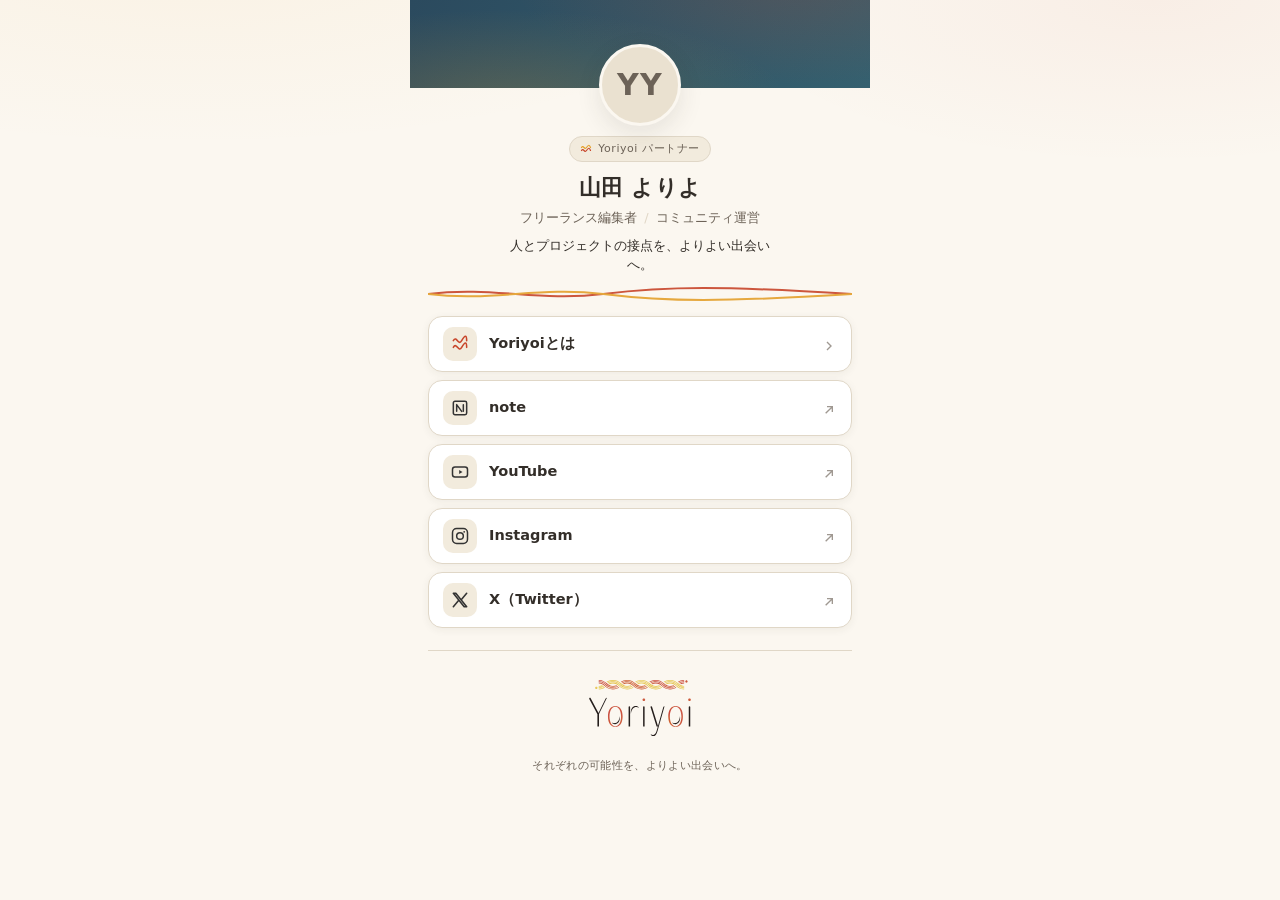
==== hub-site/index.html @ 1833757a "Yoriyoi 名刺ハブサイトの初期コミット - hub-site/index.html: ブランド準拠のハブサイト本体 - assets/logo/yoriyoi_logo.svg: ロゴ - yo" ====
<!DOCTYPE html>
<html lang="ja">
<head>
<meta charset="UTF-8" />
<meta name="viewport" content="width=device-width, initial-scale=1.0" />
<title>Yoriyoi ｜ 名刺ハブサイト</title>
<meta name="description" content="名刺から、その人の活動・発信・連絡先へ。Yoriyoiの名刺ハブサイト。" />
<style>
  /* ============================================================
     Yoriyoi Business Card Hub Site
     Brand: yoriyoi_brand_design_system.md 準拠
     - 温かなオフホワイト背景 / チャコールブラウン文字
     - 朱赤(重要) / 山吹色(補助) を限定的に / 縒り合う線モチーフ
     - リンクをファーストビューに収めるコンパクト構成
     ============================================================ */

  :root {
    --red:        #C8452A;
    --red-deep:   #A63A22;
    --yellow:     #E4A02B;
    --bg:         #FBF7F0;
    --surface:    #F2EBDD;
    --surface-2:  #EAE1D0;
    --text:       #332E29;
    --text-soft:  #6C6257;
    --border:     #E0D7C7;
    --white:      #FFFFFF;
    --shadow:     0 2px 8px rgba(51, 46, 41, 0.06);
    --shadow-lg:  0 8px 24px rgba(51, 46, 41, 0.10);
    --radius:     14px;
    --maxw:       460px;
  }

  * { box-sizing: border-box; }
  html { -webkit-text-size-adjust: 100%; }

  body {
    margin: 0;
    font-family: "Hiragino Sans", "Hiragino Kaku Gothic ProN", "Noto Sans JP",
                 "Yu Gothic", "Meiryo", system-ui, sans-serif;
    background: var(--bg);
    color: var(--text);
    line-height: 1.6;
    -webkit-font-smoothing: antialiased;
    text-rendering: optimizeLegibility;
  }

  .page {
    min-height: 100vh;
    background:
      radial-gradient(1000px 320px at 15% -5%, rgba(228,160,43,0.06), transparent 60%),
      radial-gradient(800px 300px at 90% 0%, rgba(200,69,42,0.05), transparent 55%);
  }
  .wrap { max-width: var(--maxw); margin: 0 auto; padding: 0 18px 28px; }
  a { color: inherit; }
  :focus-visible { outline: 3px solid var(--yellow); outline-offset: 2px; border-radius: 8px; }

  /* ---------------- Cover + Avatar (compact) ---------------- */
  .cover {
    position: relative;
    height: 88px;
    margin: 0 -18px;
    background: linear-gradient(120deg, #2B4A5E 0%, #35606F 100%);
    overflow: hidden;
  }
  .cover::after {
    content: ""; position: absolute; inset: 0;
    background:
      radial-gradient(480px 160px at 20% 120%, rgba(228,160,43,0.22), transparent 60%),
      radial-gradient(480px 170px at 85% -20%, rgba(200,69,42,0.20), transparent 60%);
  }
  .avatar {
    position: relative;
    width: 82px; height: 82px;
    margin: -44px auto 0;
    border-radius: 50%;
    border: 3px solid var(--bg);
    background: var(--surface-2);
    box-shadow: var(--shadow-lg);
    overflow: hidden; display: block; z-index: 2;
  }
  .avatar img { width: 100%; height: 100%; object-fit: cover; display: block; }
  .avatar .initials {
    display: flex; align-items: center; justify-content: center;
    width: 100%; height: 100%;
    font-size: 30px; font-weight: 600; color: var(--text-soft); letter-spacing: 0.04em;
  }

  /* ---------------- Identity (compact) ---------------- */
  .identity { text-align: center; margin-top: 10px; }
  .identity .relation {
    display: inline-flex; align-items: center; gap: 6px;
    font-size: 11px; letter-spacing: 0.05em; color: var(--text-soft);
    background: var(--surface); border: 1px solid var(--border);
    padding: 3px 10px; border-radius: 999px; margin-bottom: 8px;
  }
  .relation .dot { width: 12px; height: 12px; flex: none; }
  .identity h1 { font-size: 22px; font-weight: 700; letter-spacing: 0.01em; margin: 0; }
  .identity .role {
    font-size: 13px; color: var(--text-soft); margin: 3px 0 0;
  }
  .identity .role .en { color: var(--border); margin: 0 7px; }
  .identity .tagline {
    margin: 7px auto 0; max-width: 34ch; font-size: 13px; color: var(--text); line-height: 1.5;
  }

  /* 縒り divider (thin) */
  .twist { display: block; width: 100%; height: 16px; margin: 11px 0 8px; opacity: 0.9; }

  /* ---------------- Sections ---------------- */
  .section { margin-top: 14px; }
  .section:first-of-type { margin-top: 4px; }
  .section-head {
    display: flex; align-items: baseline; gap: 8px; margin: 0 2px 7px;
  }
  .section-head h2 { font-size: 12px; font-weight: 700; letter-spacing: 0.07em; color: var(--text); margin: 0; }
  .section-head .hint { font-size: 11px; color: var(--text-soft); }

  /* ---------------- Link rows (compact, single line) ---------------- */
  .links { display: flex; flex-direction: column; gap: 8px; }
  .link {
    display: flex; align-items: center; gap: 12px;
    background: var(--white);
    border: 1px solid var(--border);
    border-radius: var(--radius);
    padding: 10px 14px;
    text-decoration: none; color: var(--text);
    box-shadow: var(--shadow);
    transition: transform .15s ease, box-shadow .15s ease, border-color .15s ease;
  }
  .link:hover { transform: translateY(-1px); box-shadow: var(--shadow-lg); border-color: #D3C9B6; }
  .link:active { transform: translateY(0); }
  .link .ico {
    width: 34px; height: 34px; flex: none; border-radius: 10px;
    display: flex; align-items: center; justify-content: center; background: var(--surface);
  }
  .link .ico svg { width: 20px; height: 20px; display: block; }
  .link .label { flex: 1 1 auto; min-width: 0; font-size: 14.5px; font-weight: 600; }
  .link .ext { flex: none; width: 16px; height: 16px; color: var(--text-soft); opacity: .65; }
  .link .ext svg { width: 100%; height: 100%; }

  /* ---------------- Footer ---------------- */
  .foot { margin-top: 22px; padding-top: 16px; border-top: 1px solid var(--border); text-align: center; }
  .foot .logo { width: 116px; height: auto; display: block; margin: 0 auto; }
  .foot .by { font-size: 11px; color: var(--text-soft); margin-top: 8px; letter-spacing: 0.03em; }

  @media (prefers-reduced-motion: reduce) { * { transition: none !important; } }
</style>
</head>
<body>
<div class="page">
  <main class="wrap">

    <!-- Cover -->
    <div class="cover" role="img" aria-label="活動の様子のカバー画像（プレースホルダー）"></div>

    <!-- Avatar : 写真を入れる場合は .initials を <img src alt> に差し替え -->
    <div class="avatar" aria-hidden="true"><span class="initials">YY</span></div>

    <!-- Identity -->
    <section class="identity">
      <span class="relation">
        <svg class="dot" viewBox="0 0 24 24" aria-hidden="true"><path d="M3 15c4-6 6 6 10 0s6-6 8 0" fill="none" stroke="#C8452A" stroke-width="2.4" stroke-linecap="round"/><path d="M3 9c4-6 6 6 10 0s6-6 8 0" fill="none" stroke="#E4A02B" stroke-width="2.4" stroke-linecap="round"/></svg>
        Yoriyoi パートナー
      </span>
      <h1>山田 よりよ</h1>
      <p class="role">フリーランス編集者<span class="en">/</span>コミュニティ運営</p>
      <p class="tagline">人とプロジェクトの接点を、よりよい出会いへ。</p>
    </section>

    <!-- 縒り divider -->
    <svg class="twist" viewBox="0 0 460 16" preserveAspectRatio="none" aria-hidden="true">
      <path d="M0 8 C 70 0, 120 16, 190 8 S 320 0, 460 8" fill="none" stroke="#C8452A" stroke-width="2" stroke-linecap="round"/>
      <path d="M0 8 C 70 16, 120 0, 190 8 S 320 16, 460 8" fill="none" stroke="#E4A02B" stroke-width="2" stroke-linecap="round"/>
    </svg>

    <!-- Links (flat / 見出しなし) -->
    <section class="section">
      <div class="links">
        <a class="link" href="#">
          <span class="ico"><svg viewBox="0 0 24 24" fill="none" stroke="#C8452A" stroke-width="1.9" stroke-linecap="round" stroke-linejoin="round"><path d="M4 15c4-7 6 7 10 0s6-7 6 0" transform="translate(0 1)"/><path d="M4 9c4-7 6 7 10 0s6-7 6 0" transform="translate(0 -1)"/></svg></span>
          <span class="label">Yoriyoiとは</span>
          <span class="ext" aria-hidden="true"><svg viewBox="0 0 24 24" fill="none" stroke="currentColor" stroke-width="2"><path d="M9 6l6 6-6 6"/></svg></span>
        </a>
        <a class="link" href="#" target="_blank" rel="noopener">
          <span class="ico"><svg viewBox="0 0 24 24" fill="none" stroke="#333" stroke-width="1.8" stroke-linecap="round" stroke-linejoin="round"><rect x="4" y="4" width="16" height="16" rx="2"/><path d="M8 8v8M8 8l6 8M16 8v8"/></svg></span>
          <span class="label">note</span>
          <span class="ext" aria-hidden="true"><svg viewBox="0 0 24 24" fill="none" stroke="currentColor" stroke-width="2"><path d="M7 17L17 7M9 7h8v8"/></svg></span>
        </a>
        <a class="link" href="#" target="_blank" rel="noopener">
          <span class="ico"><svg viewBox="0 0 24 24" fill="none" stroke="#333" stroke-width="1.8" stroke-linecap="round" stroke-linejoin="round"><rect x="3" y="6" width="18" height="12" rx="3"/><path d="M11 9.5l4 2.5-4 2.5z" fill="#333" stroke="none"/></svg></span>
          <span class="label">YouTube</span>
          <span class="ext" aria-hidden="true"><svg viewBox="0 0 24 24" fill="none" stroke="currentColor" stroke-width="2"><path d="M7 17L17 7M9 7h8v8"/></svg></span>
        </a>
        <a class="link" href="#" target="_blank" rel="noopener">
          <span class="ico"><svg viewBox="0 0 24 24" fill="none" stroke="#333" stroke-width="1.8" stroke-linecap="round" stroke-linejoin="round"><rect x="3" y="3" width="18" height="18" rx="5"/><circle cx="12" cy="12" r="4"/><circle cx="17" cy="7" r="1.1" fill="#333" stroke="none"/></svg></span>
          <span class="label">Instagram</span>
          <span class="ext" aria-hidden="true"><svg viewBox="0 0 24 24" fill="none" stroke="currentColor" stroke-width="2"><path d="M7 17L17 7M9 7h8v8"/></svg></span>
        </a>
        <a class="link" href="#" target="_blank" rel="noopener">
          <span class="ico"><svg viewBox="0 0 24 24" fill="none" stroke="#333" stroke-width="1.9" stroke-linecap="round" stroke-linejoin="round"><path d="M4 4h3l13 16h-3zM4 20l6-7M20 4l-6 7"/></svg></span>
          <span class="label">X（Twitter）</span>
          <span class="ext" aria-hidden="true"><svg viewBox="0 0 24 24" fill="none" stroke="currentColor" stroke-width="2"><path d="M7 17L17 7M9 7h8v8"/></svg></span>
        </a>
      </div>
    </section>

    <!-- Footer -->
    <footer class="foot">
      <img class="logo" src="../assets/logo/yoriyoi_logo.svg" alt="Yoriyoi" />
      <div class="by">それぞれの可能性を、よりよい出会いへ。</div>
    </footer>

  </main>
</div>
</body>
</html>
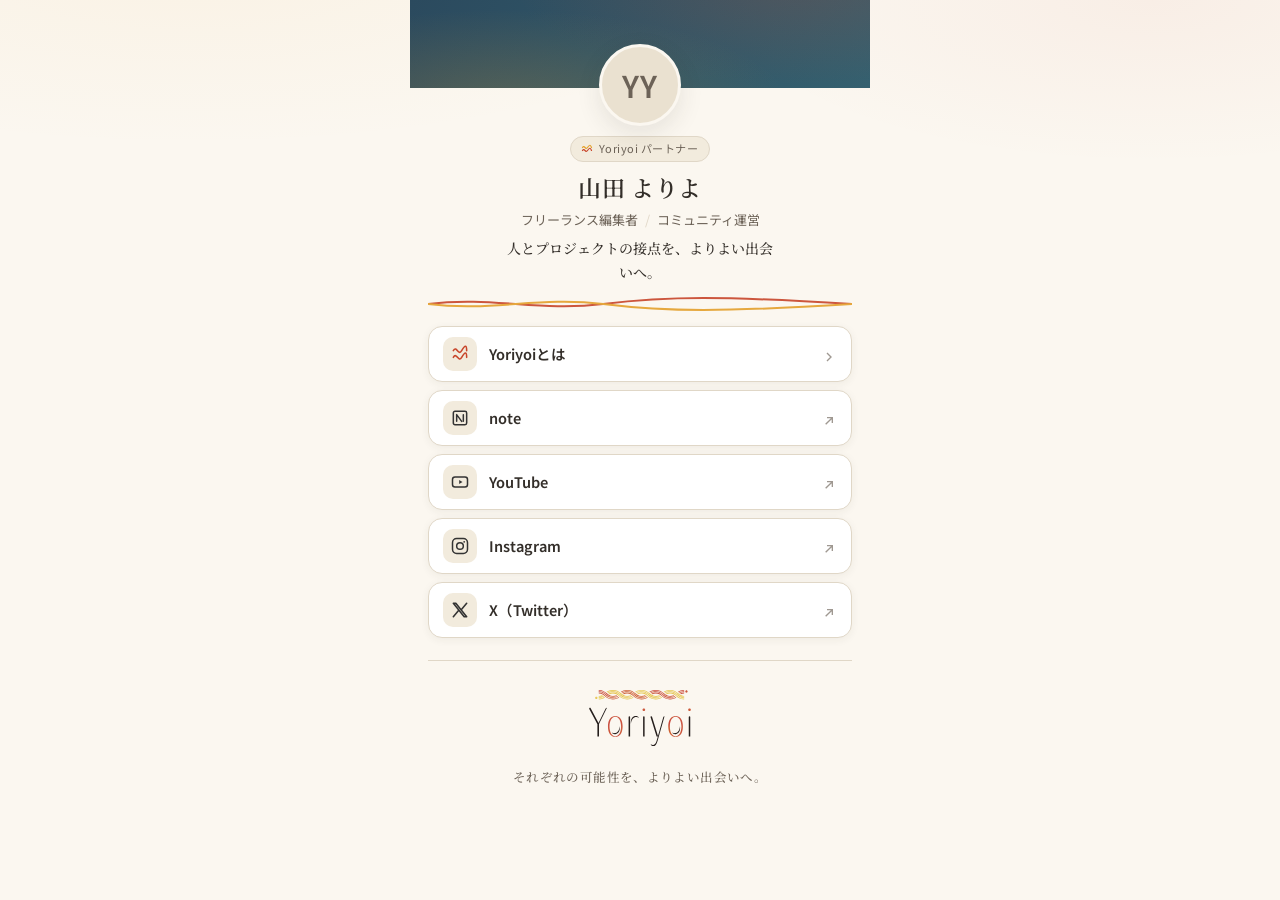
==== commit 651d63b1: "hub-site: 見出しに明朝(Noto Serif JP)を適用 - Google Fonts で Noto Serif JP / Noto Sans JP を読み込み - :root に --f" ====
--- a/hub-site/index.html
+++ b/hub-site/index.html
@@ -5,6 +5,10 @@
 <meta name="viewport" content="width=device-width, initial-scale=1.0" />
 <title>Yoriyoi ｜ 名刺ハブサイト</title>
 <meta name="description" content="名刺から、その人の活動・発信・連絡先へ。Yoriyoiの名刺ハブサイト。" />
+<!-- Fonts: 見出し=Noto Serif JP(明朝) / 本文=Noto Sans JP -->
+<link rel="preconnect" href="https://fonts.googleapis.com" />
+<link rel="preconnect" href="https://fonts.gstatic.com" crossorigin />
+<link rel="stylesheet" href="https://fonts.googleapis.com/css2?family=Noto+Sans+JP:wght@400;500;700&family=Noto+Serif+JP:wght@500;600&display=swap" />
 <style>
   /* ============================================================
      Yoriyoi Business Card Hub Site
@@ -29,6 +33,8 @@
     --shadow-lg:  0 8px 24px rgba(51, 46, 41, 0.10);
     --radius:     14px;
     --maxw:       460px;
+    --font-sans:  "Noto Sans JP", "Hiragino Kaku Gothic ProN", "Yu Gothic", "Meiryo", system-ui, sans-serif;
+    --font-serif: "Noto Serif JP", "Hiragino Mincho ProN", "Yu Mincho", serif;
   }
 
   * { box-sizing: border-box; }
@@ -36,8 +42,7 @@
 
   body {
     margin: 0;
-    font-family: "Hiragino Sans", "Hiragino Kaku Gothic ProN", "Noto Sans JP",
-                 "Yu Gothic", "Meiryo", system-ui, sans-serif;
+    font-family: var(--font-sans);
     background: var(--bg);
     color: var(--text);
     line-height: 1.6;
@@ -95,13 +100,14 @@
     padding: 3px 10px; border-radius: 999px; margin-bottom: 8px;
   }
   .relation .dot { width: 12px; height: 12px; flex: none; }
-  .identity h1 { font-size: 22px; font-weight: 700; letter-spacing: 0.01em; margin: 0; }
+  .identity h1 { font-family: var(--font-serif); font-size: 23px; font-weight: 600; letter-spacing: 0.02em; margin: 0; }
   .identity .role {
     font-size: 13px; color: var(--text-soft); margin: 3px 0 0;
   }
   .identity .role .en { color: var(--border); margin: 0 7px; }
   .identity .tagline {
-    margin: 7px auto 0; max-width: 34ch; font-size: 13px; color: var(--text); line-height: 1.5;
+    margin: 7px auto 0; max-width: 34ch; font-family: var(--font-serif);
+    font-size: 14px; font-weight: 500; color: var(--text); line-height: 1.7;
   }
 
   /* 縒り divider (thin) */
@@ -142,7 +148,7 @@
   /* ---------------- Footer ---------------- */
   .foot { margin-top: 22px; padding-top: 16px; border-top: 1px solid var(--border); text-align: center; }
   .foot .logo { width: 116px; height: auto; display: block; margin: 0 auto; }
-  .foot .by { font-size: 11px; color: var(--text-soft); margin-top: 8px; letter-spacing: 0.03em; }
+  .foot .by { font-family: var(--font-serif); font-size: 12.5px; font-weight: 500; color: var(--text-soft); margin-top: 8px; letter-spacing: 0.03em; }
 
   @media (prefers-reduced-motion: reduce) { * { transition: none !important; } }
 </style>
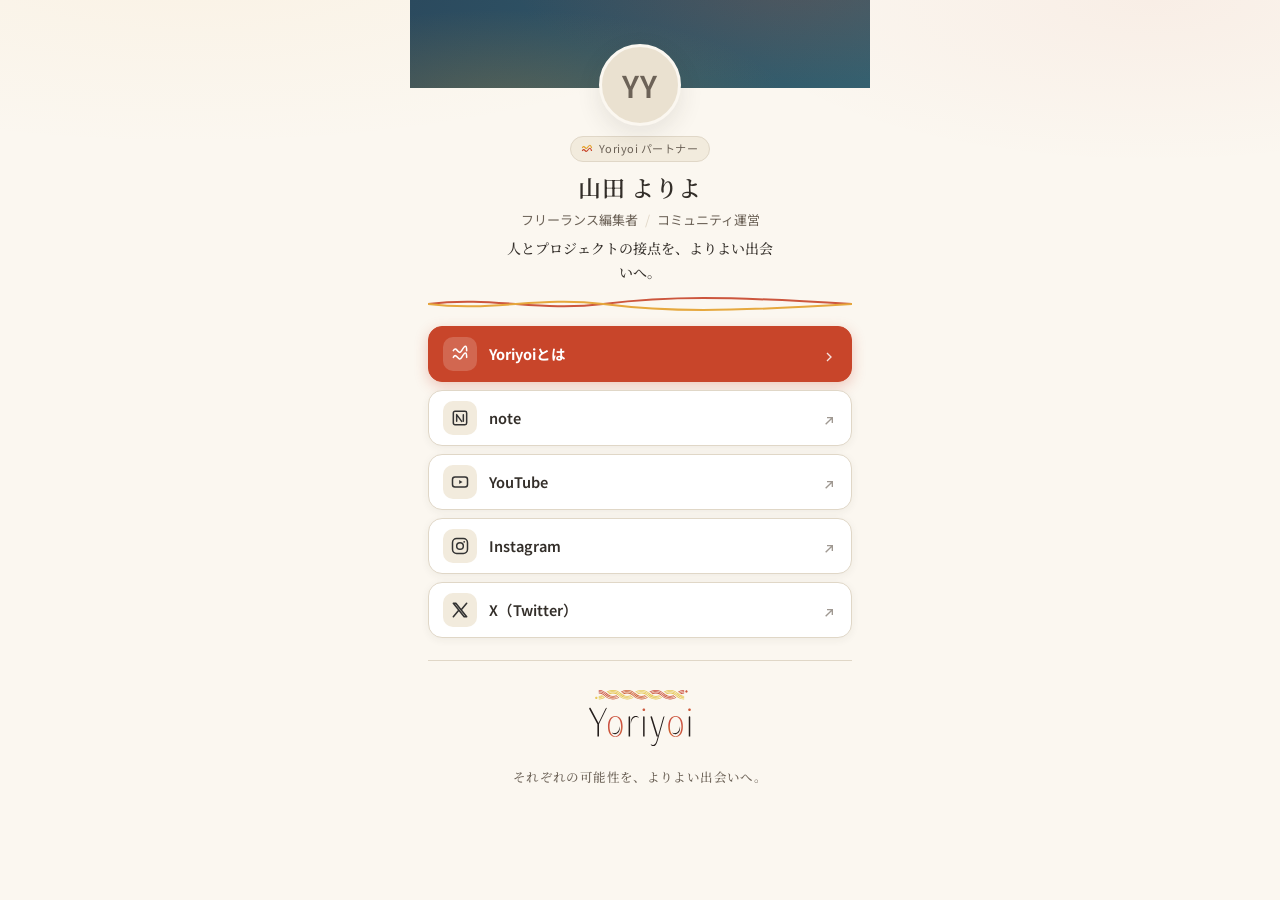
==== commit 85e842e8: "hub-site: 「Yoriyoiとは」をプライマリボタン化 - .link--primary を追加（§25 Button/Primary 準拠） - 朱赤bg→hover deep、白文字・白ア" ====
--- a/hub-site/index.html
+++ b/hub-site/index.html
@@ -145,6 +145,19 @@
   .link .ext { flex: none; width: 16px; height: 16px; color: var(--text-soft); opacity: .65; }
   .link .ext svg { width: 100%; height: 100%; }
 
+  /* Primary CTA (§25 Button/Primary): 朱赤・白文字 */
+  .link--primary {
+    background: var(--red);
+    border-color: var(--red);
+    color: var(--white);
+    box-shadow: 0 4px 14px rgba(200, 69, 42, 0.28);
+  }
+  .link--primary:hover { background: var(--red-deep); border-color: var(--red-deep); box-shadow: 0 6px 18px rgba(166, 58, 34, 0.32); }
+  .link--primary .ico { background: rgba(255, 255, 255, 0.18); }
+  .link--primary .ico svg { stroke: var(--white); }
+  .link--primary .label { color: var(--white); font-weight: 700; }
+  .link--primary .ext { color: var(--white); opacity: .85; }
+
   /* ---------------- Footer ---------------- */
   .foot { margin-top: 22px; padding-top: 16px; border-top: 1px solid var(--border); text-align: center; }
   .foot .logo { width: 116px; height: auto; display: block; margin: 0 auto; }
@@ -183,7 +196,7 @@
     <!-- Links (flat / 見出しなし) -->
     <section class="section">
       <div class="links">
-        <a class="link" href="#">
+        <a class="link link--primary" href="#">
           <span class="ico"><svg viewBox="0 0 24 24" fill="none" stroke="#C8452A" stroke-width="1.9" stroke-linecap="round" stroke-linejoin="round"><path d="M4 15c4-7 6 7 10 0s6-7 6 0" transform="translate(0 1)"/><path d="M4 9c4-7 6 7 10 0s6-7 6 0" transform="translate(0 -1)"/></svg></span>
           <span class="label">Yoriyoiとは</span>
           <span class="ext" aria-hidden="true"><svg viewBox="0 0 24 24" fill="none" stroke="currentColor" stroke-width="2"><path d="M9 6l6 6-6 6"/></svg></span>
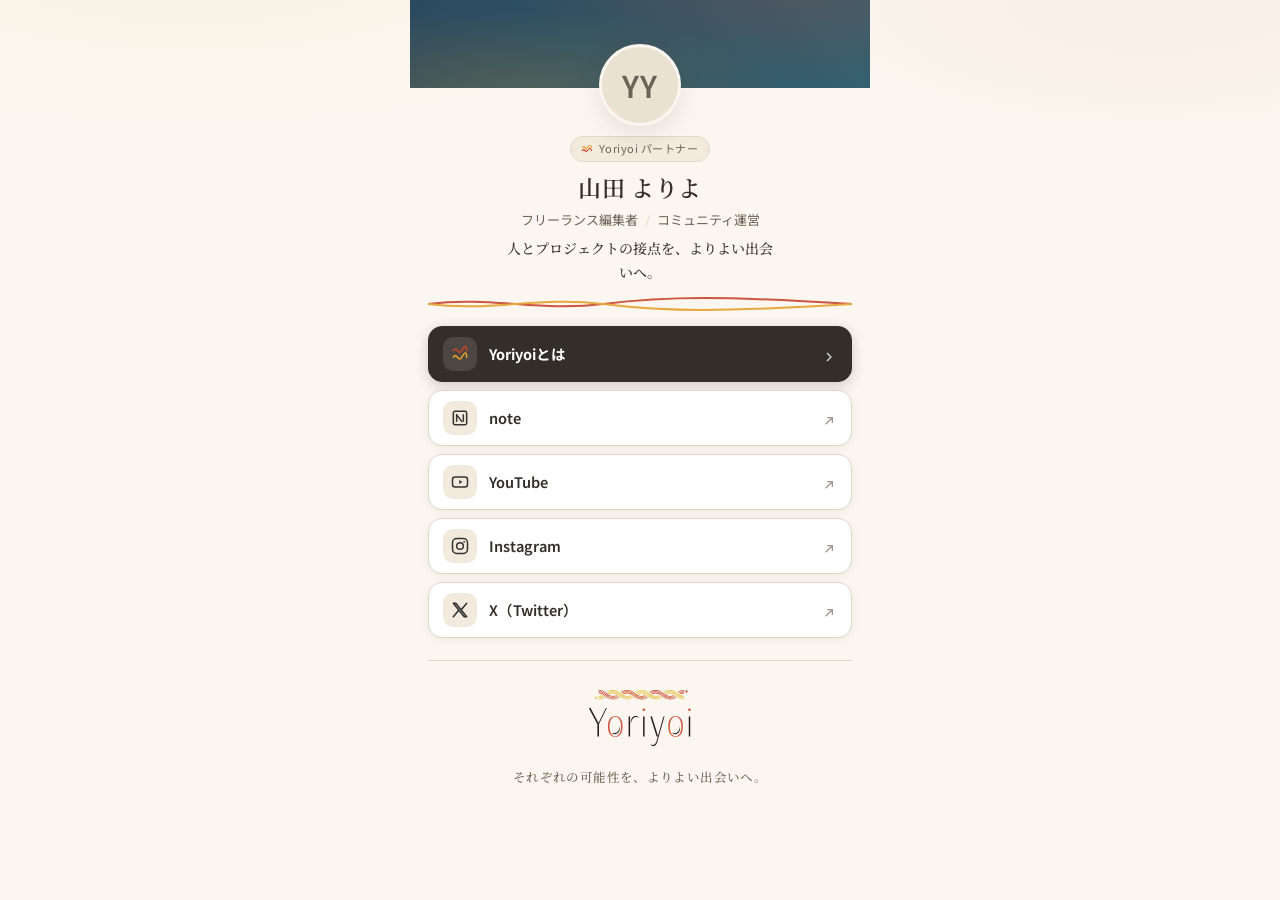
==== commit 37c769ac: "プライマリボタンを墨(チャコール)に変更（HCD判断） - コントラスト 12.6:1(AAA)で安全・「急かさない」トーンに整合 - 朱赤×山吹は縒りアイコンの二色ツイストにアクセントとして残す -" ====
--- a/hub-site/index.html
+++ b/hub-site/index.html
@@ -145,18 +145,19 @@
   .link .ext { flex: none; width: 16px; height: 16px; color: var(--text-soft); opacity: .65; }
   .link .ext svg { width: 100%; height: 100%; }
 
-  /* Primary CTA (§25 Button/Primary): 朱赤・白文字 */
+  /* Primary CTA (§25 Button/Primary): 墨(チャコール)・白文字、朱赤×山吹は縒りアイコンのアクセントに */
   .link--primary {
-    background: var(--red);
-    border-color: var(--red);
+    background: var(--text);
+    border-color: var(--text);
     color: var(--white);
-    box-shadow: 0 4px 14px rgba(200, 69, 42, 0.28);
-  }
-  .link--primary:hover { background: var(--red-deep); border-color: var(--red-deep); box-shadow: 0 6px 18px rgba(166, 58, 34, 0.32); }
-  .link--primary .ico { background: rgba(255, 255, 255, 0.18); }
-  .link--primary .ico svg { stroke: var(--white); }
+    box-shadow: 0 4px 14px rgba(51, 46, 41, 0.22);
+  }
+  .link--primary:hover { background: #211D19; border-color: #211D19; box-shadow: 0 6px 18px rgba(51, 46, 41, 0.28); }
+  .link--primary .ico { background: rgba(255, 255, 255, 0.12); }
+  .link--primary .ico svg path:first-child { stroke: var(--yellow); }
+  .link--primary .ico svg path:last-child { stroke: var(--red); }
   .link--primary .label { color: var(--white); font-weight: 700; }
-  .link--primary .ext { color: var(--white); opacity: .85; }
+  .link--primary .ext { color: var(--white); opacity: .8; }
 
   /* ---------------- Footer ---------------- */
   .foot { margin-top: 22px; padding-top: 16px; border-top: 1px solid var(--border); text-align: center; }
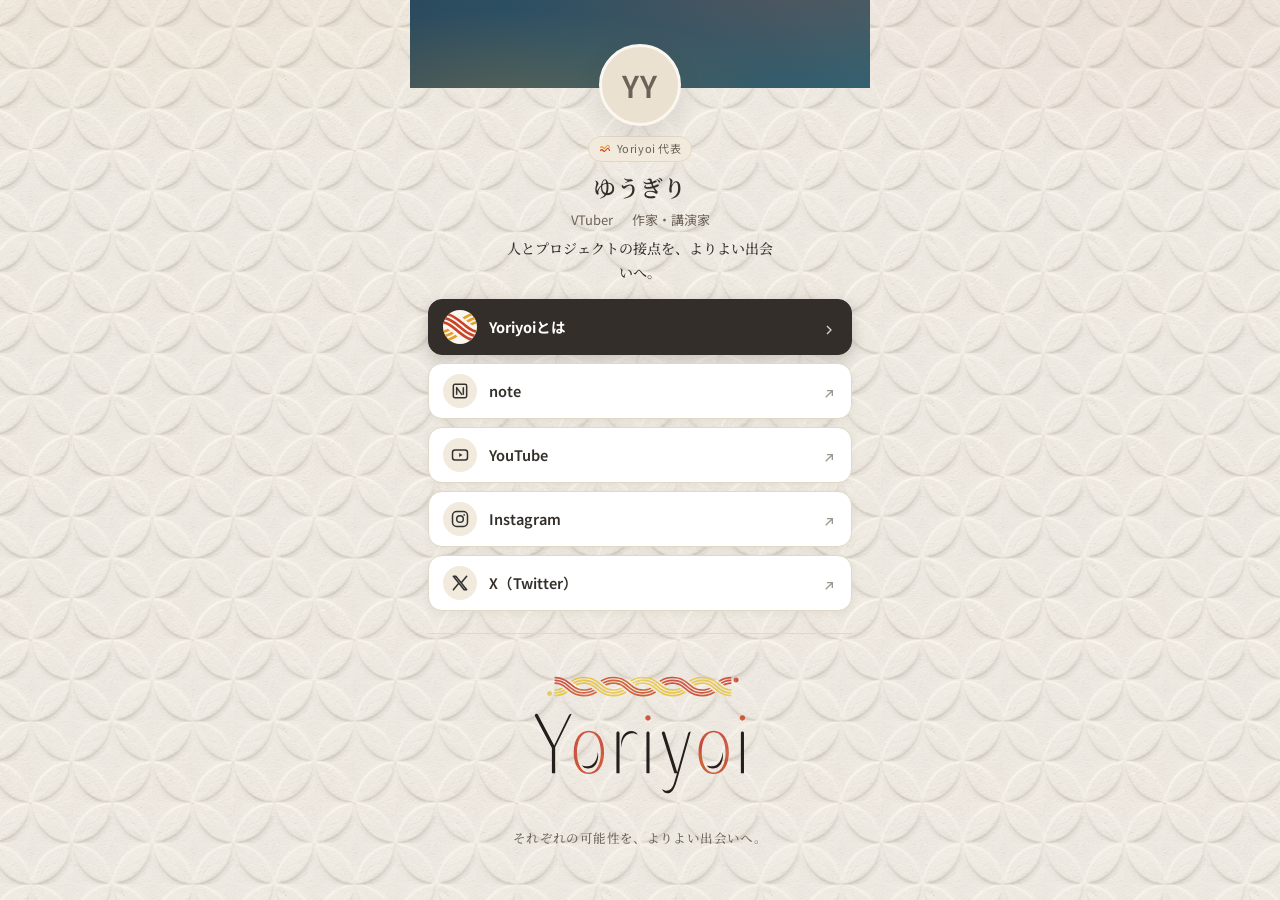
==== commit 2e2c72c7: "名刺サンプルをゆうぎり仕様に更新＋背景に七宝地紋・ロゴマークを追加 - 縒りマークを軽量SVG化(yoriyoi_mark.svg)し、プライマリボタンのアイコン＋ファビコンに   - オフホワイトの" ====
--- a/hub-site/index.html
+++ b/hub-site/index.html
@@ -5,6 +5,7 @@
 <meta name="viewport" content="width=device-width, initial-scale=1.0" />
 <title>Yoriyoi ｜ 名刺ハブサイト</title>
 <meta name="description" content="名刺から、その人の活動・発信・連絡先へ。Yoriyoiの名刺ハブサイト。" />
+<link rel="icon" type="image/svg+xml" href="../assets/logo/yoriyoi_mark.svg" />
 <!-- Fonts: 見出し=Noto Serif JP(明朝) / 本文=Noto Sans JP -->
 <link rel="preconnect" href="https://fonts.googleapis.com" />
 <link rel="preconnect" href="https://fonts.gstatic.com" crossorigin />
@@ -35,6 +36,10 @@
     --maxw:       460px;
     --font-sans:  "Noto Sans JP", "Hiragino Kaku Gothic ProN", "Yu Gothic", "Meiryo", system-ui, sans-serif;
     --font-serif: "Noto Serif JP", "Hiragino Mincho ProN", "Yu Mincho", serif;
+    /* 背景の地紋(§26)。立涌なら tatewaku.jpg、網代なら ajiro.jpg に差し替え */
+    --pattern:         url("../assets/patterns/shippou_tile.jpg"); /* 周期切出しの継ぎ目なしタイル(2柄分) */
+    --pattern-opacity: 0.55;
+    --pattern-size:    162px; /* タイル(2柄)の表示幅。小さく=細かい / 大きく=大きい柄 */
   }
 
   * { box-sizing: border-box; }
@@ -51,12 +56,23 @@
   }
 
   .page {
+    position: relative;
     min-height: 100vh;
     background:
       radial-gradient(1000px 320px at 15% -5%, rgba(228,160,43,0.06), transparent 60%),
       radial-gradient(800px 300px at 90% 0%, rgba(200,69,42,0.05), transparent 55%);
   }
-  .wrap { max-width: var(--maxw); margin: 0 auto; padding: 0 18px 28px; }
+  /* 背景の地紋(§26): トーンオントーンで低不透明度。本文の可読性を優先 */
+  .page::before {
+    content: ""; position: fixed; inset: 0; z-index: 0; pointer-events: none;
+    background-image: var(--pattern);
+    background-size: var(--pattern-size) auto;
+    background-repeat: repeat;
+    background-position: center top;
+    mix-blend-mode: multiply;
+    opacity: var(--pattern-opacity);
+  }
+  .wrap { position: relative; z-index: 1; max-width: var(--maxw); margin: 0 auto; padding: 0 18px 28px; }
   a { color: inherit; }
   :focus-visible { outline: 3px solid var(--yellow); outline-offset: 2px; border-radius: 8px; }
 
@@ -115,7 +131,7 @@
 
   /* ---------------- Sections ---------------- */
   .section { margin-top: 14px; }
-  .section:first-of-type { margin-top: 4px; }
+  .section:first-of-type { margin-top: 20px; }
   .section-head {
     display: flex; align-items: baseline; gap: 8px; margin: 0 2px 7px;
   }
@@ -137,7 +153,7 @@
   .link:hover { transform: translateY(-1px); box-shadow: var(--shadow-lg); border-color: #D3C9B6; }
   .link:active { transform: translateY(0); }
   .link .ico {
-    width: 34px; height: 34px; flex: none; border-radius: 10px;
+    width: 34px; height: 34px; flex: none; border-radius: 50%;
     display: flex; align-items: center; justify-content: center; background: var(--surface);
   }
   .link .ico svg { width: 20px; height: 20px; display: block; }
@@ -153,15 +169,16 @@
     box-shadow: 0 4px 14px rgba(51, 46, 41, 0.22);
   }
   .link--primary:hover { background: #211D19; border-color: #211D19; box-shadow: 0 6px 18px rgba(51, 46, 41, 0.28); }
-  .link--primary .ico { background: rgba(255, 255, 255, 0.12); }
-  .link--primary .ico svg path:first-child { stroke: var(--yellow); }
-  .link--primary .ico svg path:last-child { stroke: var(--red); }
+  .link--primary .ico { background: var(--bg); overflow: hidden; }
+  .link .ico .mark { width: 27px; height: 27px; display: block; object-fit: contain; }
+  /* 円で切り抜き、縒りの線端を円外に逃がして隠す */
+  .link--primary .ico .mark { width: 46px; height: 46px; }
   .link--primary .label { color: var(--white); font-weight: 700; }
   .link--primary .ext { color: var(--white); opacity: .8; }
 
   /* ---------------- Footer ---------------- */
   .foot { margin-top: 22px; padding-top: 16px; border-top: 1px solid var(--border); text-align: center; }
-  .foot .logo { width: 116px; height: auto; display: block; margin: 0 auto; }
+  .foot .logo { width: 240px; height: auto; display: block; margin: 0 auto; }
   .foot .by { font-family: var(--font-serif); font-size: 12.5px; font-weight: 500; color: var(--text-soft); margin-top: 8px; letter-spacing: 0.03em; }
 
   @media (prefers-reduced-motion: reduce) { * { transition: none !important; } }
@@ -181,24 +198,18 @@
     <section class="identity">
       <span class="relation">
         <svg class="dot" viewBox="0 0 24 24" aria-hidden="true"><path d="M3 15c4-6 6 6 10 0s6-6 8 0" fill="none" stroke="#C8452A" stroke-width="2.4" stroke-linecap="round"/><path d="M3 9c4-6 6 6 10 0s6-6 8 0" fill="none" stroke="#E4A02B" stroke-width="2.4" stroke-linecap="round"/></svg>
-        Yoriyoi パートナー
+        Yoriyoi 代表
       </span>
-      <h1>山田 よりよ</h1>
-      <p class="role">フリーランス編集者<span class="en">/</span>コミュニティ運営</p>
+      <h1>ゆうぎり</h1>
+      <p class="role">VTuber<span class="en">/</span>作家・講演家</p>
       <p class="tagline">人とプロジェクトの接点を、よりよい出会いへ。</p>
     </section>
-
-    <!-- 縒り divider -->
-    <svg class="twist" viewBox="0 0 460 16" preserveAspectRatio="none" aria-hidden="true">
-      <path d="M0 8 C 70 0, 120 16, 190 8 S 320 0, 460 8" fill="none" stroke="#C8452A" stroke-width="2" stroke-linecap="round"/>
-      <path d="M0 8 C 70 16, 120 0, 190 8 S 320 16, 460 8" fill="none" stroke="#E4A02B" stroke-width="2" stroke-linecap="round"/>
-    </svg>
 
     <!-- Links (flat / 見出しなし) -->
     <section class="section">
       <div class="links">
         <a class="link link--primary" href="#">
-          <span class="ico"><svg viewBox="0 0 24 24" fill="none" stroke="#C8452A" stroke-width="1.9" stroke-linecap="round" stroke-linejoin="round"><path d="M4 15c4-7 6 7 10 0s6-7 6 0" transform="translate(0 1)"/><path d="M4 9c4-7 6 7 10 0s6-7 6 0" transform="translate(0 -1)"/></svg></span>
+          <span class="ico"><img class="mark" src="../assets/logo/yoriyoi_mark.svg" alt="" /></span>
           <span class="label">Yoriyoiとは</span>
           <span class="ext" aria-hidden="true"><svg viewBox="0 0 24 24" fill="none" stroke="currentColor" stroke-width="2"><path d="M9 6l6 6-6 6"/></svg></span>
         </a>
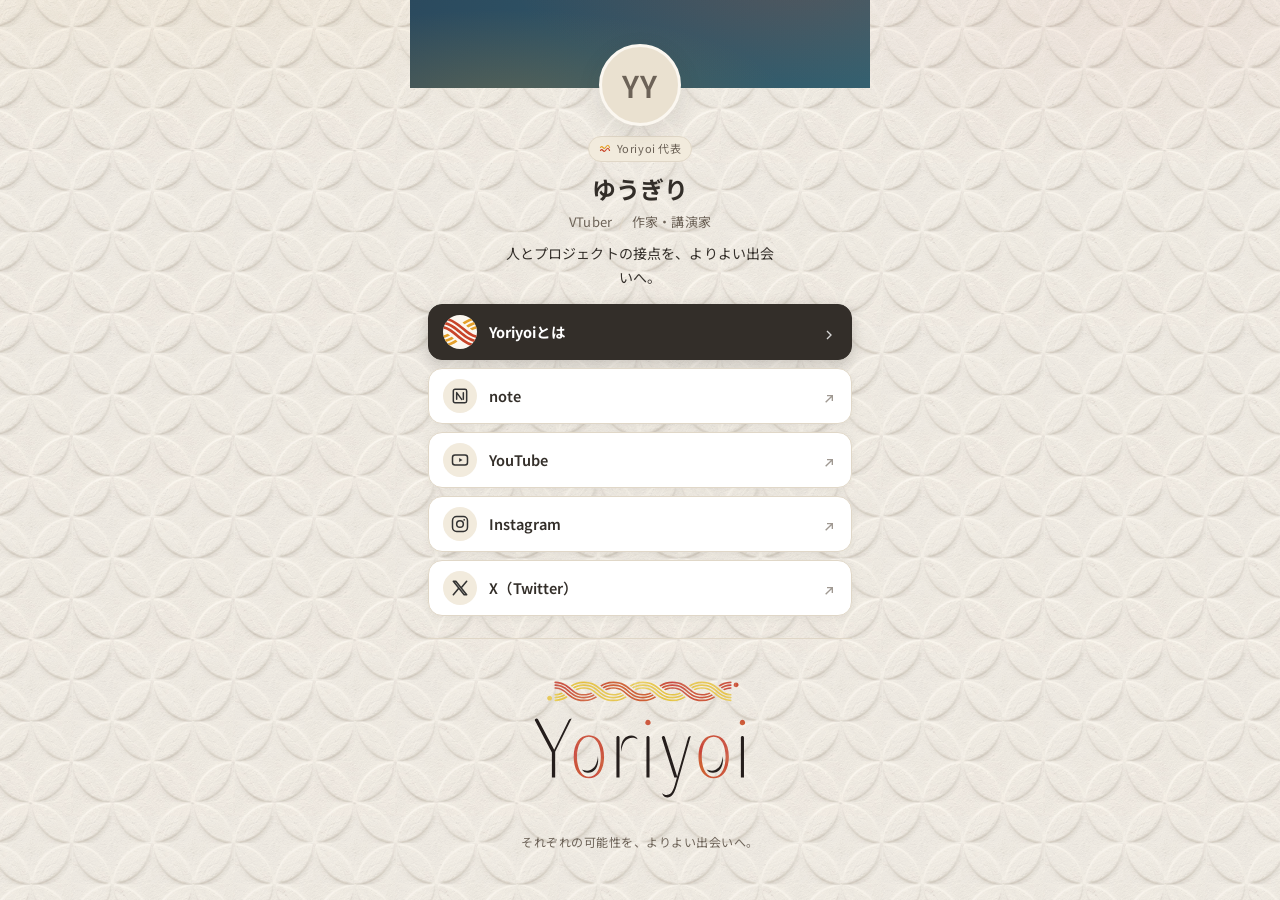
==== commit bfa1eb32: "書体を全面ゴシックに統一＋参考/競合リサーチ資料を追加 - 書体方針を「見出し明朝＋本文ゴシック」→「全面ゴシック(Noto Sans JP)」に変更。   方向転換（越境・挑戦）に合わせ、階層はウェ" ====
--- a/hub-site/index.html
+++ b/hub-site/index.html
@@ -6,14 +6,14 @@
 <title>Yoriyoi ｜ 名刺ハブサイト</title>
 <meta name="description" content="名刺から、その人の活動・発信・連絡先へ。Yoriyoiの名刺ハブサイト。" />
 <link rel="icon" type="image/svg+xml" href="../assets/logo/yoriyoi_mark.svg" />
-<!-- Fonts: 見出し=Noto Serif JP(明朝) / 本文=Noto Sans JP -->
+<!-- Fonts: 全面ゴシック（Noto Sans JP）。階層はウェイト＋サイズ＋余白でつける（design-system §13） -->
 <link rel="preconnect" href="https://fonts.googleapis.com" />
 <link rel="preconnect" href="https://fonts.gstatic.com" crossorigin />
-<link rel="stylesheet" href="https://fonts.googleapis.com/css2?family=Noto+Sans+JP:wght@400;500;700&family=Noto+Serif+JP:wght@500;600&display=swap" />
+<link rel="stylesheet" href="https://fonts.googleapis.com/css2?family=Noto+Sans+JP:wght@400;500;700&display=swap" />
 <style>
   /* ============================================================
      Yoriyoi Business Card Hub Site
-     Brand: yoriyoi_brand_design_system.md 準拠
+     Brand: ../brand/design-system.md 準拠
      - 温かなオフホワイト背景 / チャコールブラウン文字
      - 朱赤(重要) / 山吹色(補助) を限定的に / 縒り合う線モチーフ
      - リンクをファーストビューに収めるコンパクト構成
@@ -35,7 +35,6 @@
     --radius:     14px;
     --maxw:       460px;
     --font-sans:  "Noto Sans JP", "Hiragino Kaku Gothic ProN", "Yu Gothic", "Meiryo", system-ui, sans-serif;
-    --font-serif: "Noto Serif JP", "Hiragino Mincho ProN", "Yu Mincho", serif;
     /* 背景の地紋(§26)。立涌なら tatewaku.jpg、網代なら ajiro.jpg に差し替え */
     --pattern:         url("../assets/patterns/shippou_tile.jpg"); /* 周期切出しの継ぎ目なしタイル(2柄分) */
     --pattern-opacity: 0.55;
@@ -116,14 +115,14 @@
     padding: 3px 10px; border-radius: 999px; margin-bottom: 8px;
   }
   .relation .dot { width: 12px; height: 12px; flex: none; }
-  .identity h1 { font-family: var(--font-serif); font-size: 23px; font-weight: 600; letter-spacing: 0.02em; margin: 0; }
+  .identity h1 { font-size: 24px; font-weight: 700; letter-spacing: -0.01em; margin: 0; }
   .identity .role {
-    font-size: 13px; color: var(--text-soft); margin: 3px 0 0;
+    font-size: 13px; color: var(--text-soft); margin: 4px 0 0; letter-spacing: 0.02em;
   }
   .identity .role .en { color: var(--border); margin: 0 7px; }
   .identity .tagline {
-    margin: 7px auto 0; max-width: 34ch; font-family: var(--font-serif);
-    font-size: 14px; font-weight: 500; color: var(--text); line-height: 1.7;
+    margin: 9px auto 0; max-width: 34ch;
+    font-size: 14px; font-weight: 400; color: var(--text); line-height: 1.7; letter-spacing: 0.01em;
   }
 
   /* 縒り divider (thin) */
@@ -179,7 +178,7 @@
   /* ---------------- Footer ---------------- */
   .foot { margin-top: 22px; padding-top: 16px; border-top: 1px solid var(--border); text-align: center; }
   .foot .logo { width: 240px; height: auto; display: block; margin: 0 auto; }
-  .foot .by { font-family: var(--font-serif); font-size: 12.5px; font-weight: 500; color: var(--text-soft); margin-top: 8px; letter-spacing: 0.03em; }
+  .foot .by { font-size: 12px; font-weight: 400; color: var(--text-soft); margin-top: 8px; letter-spacing: 0.04em; }
 
   @media (prefers-reduced-motion: reduce) { * { transition: none !important; } }
 </style>
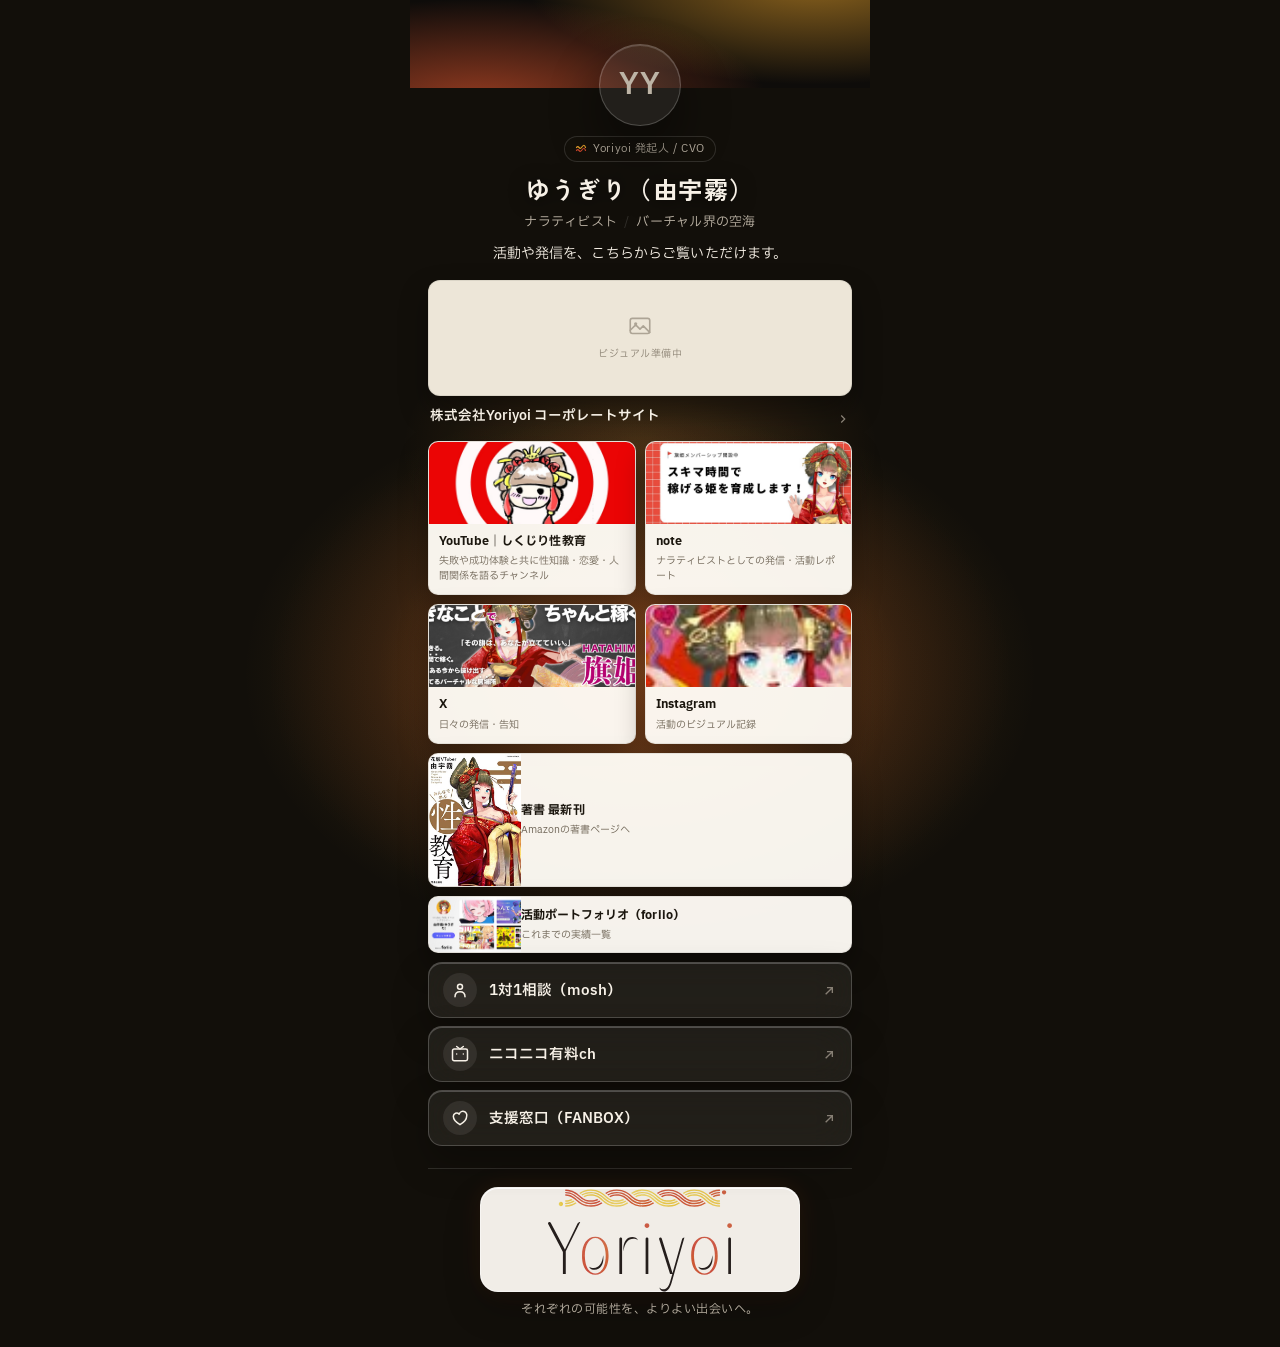
==== commit 9af69458: "ゆうぎり名刺ハブと導線を更新" ====
--- a/hub-site/index.html
+++ b/hub-site/index.html
@@ -6,39 +6,43 @@
 <title>Yoriyoi ｜ 名刺ハブサイト</title>
 <meta name="description" content="名刺から、その人の活動・発信・連絡先へ。Yoriyoiの名刺ハブサイト。" />
 <link rel="icon" type="image/svg+xml" href="../assets/logo/yoriyoi_mark.svg" />
-<!-- Fonts: 全面ゴシック（Noto Sans JP）。階層はウェイト＋サイズ＋余白でつける（design-system §13） -->
+<!-- Fonts: Zen Kaku Gothic New（見出し）＋ IBM Plex Sans JP（本文） -->
 <link rel="preconnect" href="https://fonts.googleapis.com" />
 <link rel="preconnect" href="https://fonts.gstatic.com" crossorigin />
-<link rel="stylesheet" href="https://fonts.googleapis.com/css2?family=Noto+Sans+JP:wght@400;500;700&display=swap" />
+<link rel="stylesheet" href="https://fonts.googleapis.com/css2?family=IBM+Plex+Sans+JP:wght@400;500;600&amp;family=Zen+Kaku+Gothic+New:wght@500;700&amp;display=swap" />
 <style>
   /* ============================================================
      Yoriyoi Business Card Hub Site
      Brand: ../brand/design-system.md 準拠
-     - 温かなオフホワイト背景 / チャコールブラウン文字
-     - 朱赤(重要) / 山吹色(補助) を限定的に / 縒り合う線モチーフ
+     - 近黒の地 / 朱赤→山吹の光 / エアリーなガラス面
+     - グラデーションは背景グロー・縒り線・CTA縁に限定
      - リンクをファーストビューに収めるコンパクト構成
      ============================================================ */
 
   :root {
-    --red:        #C8452A;
-    --red-deep:   #A63A22;
+    --red:        #E4572E;
+    --red-deep:   #C8452A;
     --yellow:     #E4A02B;
-    --bg:         #FBF7F0;
-    --surface:    #F2EBDD;
-    --surface-2:  #EAE1D0;
-    --text:       #332E29;
-    --text-soft:  #6C6257;
-    --border:     #E0D7C7;
+    --bg:         #120F0A;
+    --surface:    rgba(24,20,16,.30);
+    --surface-2:  rgba(255,255,255,.07);
+    --text:       #F7F1E7;
+    --text-soft:  #BDB4A6;
+    --border:     rgba(255,255,255,.13);
     --white:      #FFFFFF;
-    --shadow:     0 2px 8px rgba(51, 46, 41, 0.06);
-    --shadow-lg:  0 8px 24px rgba(51, 46, 41, 0.10);
+    --shadow:     inset 0 1px 0 rgba(255,255,255,.12), 0 16px 36px rgba(0,0,0,.32);
+    --shadow-lg:  inset 0 1px 0 rgba(255,255,255,.16), 0 24px 50px rgba(0,0,0,.42);
     --radius:     14px;
+    /* 参考サイトのカード（白系プレート×黒文字）に寄せたトークン。.foot .logo-plate と同系統の明るい面 */
+    --card-surface: rgba(255,252,246,.96);
+    --card-thumb:   #EDE6D8;
+    --card-ink:     #1B160E;
+    --card-ink-soft:#6E6455;
+    --card-border:  rgba(20,16,10,.08);
+    --card-shadow:  0 14px 28px rgba(0,0,0,.34);
     --maxw:       460px;
-    --font-sans:  "Noto Sans JP", "Hiragino Kaku Gothic ProN", "Yu Gothic", "Meiryo", system-ui, sans-serif;
-    /* 背景の地紋(§26)。立涌なら tatewaku.jpg、網代なら ajiro.jpg に差し替え */
-    --pattern:         url("../assets/patterns/shippou_tile.jpg"); /* 周期切出しの継ぎ目なしタイル(2柄分) */
-    --pattern-opacity: 0.55;
-    --pattern-size:    162px; /* タイル(2柄)の表示幅。小さく=細かい / 大きく=大きい柄 */
+    --font-sans:  "IBM Plex Sans JP", "Noto Sans JP", sans-serif;
+    --font-heading:"Zen Kaku Gothic New", "Noto Sans JP", sans-serif;
   }
 
   * { box-sizing: border-box; }
@@ -57,19 +61,36 @@
   .page {
     position: relative;
     min-height: 100vh;
-    background:
-      radial-gradient(1000px 320px at 15% -5%, rgba(228,160,43,0.06), transparent 60%),
-      radial-gradient(800px 300px at 90% 0%, rgba(200,69,42,0.05), transparent 55%);
-  }
-  /* 背景の地紋(§26): トーンオントーンで低不透明度。本文の可読性を優先 */
+    background-color: var(--bg);
+    background-repeat: no-repeat;
+    background-image:
+      radial-gradient(600px 420px, rgba(228,87,46,.30), transparent 62%),
+      radial-gradient(620px 430px, rgba(228,160,43,.26), transparent 64%),
+      radial-gradient(440px 300px, rgba(255,137,46,.18), transparent 60%);
+    background-position: 22% 10%, 82% 28%, 52% 18%;
+    animation: bg-drift 20s ease-in-out infinite;
+  }
+  /* 発光の交差部だけを screen で溶かし、本文直下は暗いスクリムで守る */
   .page::before {
     content: ""; position: fixed; inset: 0; z-index: 0; pointer-events: none;
-    background-image: var(--pattern);
-    background-size: var(--pattern-size) auto;
-    background-repeat: repeat;
-    background-position: center top;
-    mix-blend-mode: multiply;
-    opacity: var(--pattern-opacity);
+    background-repeat: no-repeat;
+    background-image: radial-gradient(340px 210px, rgba(255,158,55,.18), transparent 70%);
+    background-position: 50% 13%;
+    mix-blend-mode:screen;
+    animation: bg-drift-2 14s ease-in-out infinite;
+  }
+  @keyframes bg-drift {
+    0%   { background-position: 22% 10%, 82% 28%, 52% 18%; }
+    33%  { background-position: 34% 18%, 72% 38%, 40% 26%; }
+    66%  { background-position: 14% 4%,  90% 18%, 60% 10%; }
+    100% { background-position: 22% 10%, 82% 28%, 52% 18%; }
+  }
+  @keyframes bg-drift-2 {
+    0%, 100% { background-position: 50% 13%; }
+    50%      { background-position: 62% 24%; }
+  }
+  @media (prefers-reduced-motion: reduce) {
+    .page, .page::before { animation: none; }
   }
   .wrap { position: relative; z-index: 1; max-width: var(--maxw); margin: 0 auto; padding: 0 18px 28px; }
   a { color: inherit; }
@@ -80,21 +101,21 @@
     position: relative;
     height: 88px;
     margin: 0 -18px;
-    background: linear-gradient(120deg, #2B4A5E 0%, #35606F 100%);
+    background:#0E0C0A;
     overflow: hidden;
   }
   .cover::after {
     content: ""; position: absolute; inset: 0;
     background:
-      radial-gradient(480px 160px at 20% 120%, rgba(228,160,43,0.22), transparent 60%),
-      radial-gradient(480px 170px at 85% -20%, rgba(200,69,42,0.20), transparent 60%);
+      radial-gradient(480px 170px at 15% 115%, rgba(228,87,46,.62), transparent 60%),
+      radial-gradient(480px 170px at 88% -20%, rgba(228,160,43,.58), transparent 60%);
   }
   .avatar {
     position: relative;
     width: 82px; height: 82px;
     margin: -44px auto 0;
     border-radius: 50%;
-    border: 3px solid var(--bg);
+    border: 1px solid rgba(255,255,255,.2);
     background: var(--surface-2);
     box-shadow: var(--shadow-lg);
     overflow: hidden; display: block; z-index: 2;
@@ -115,7 +136,7 @@
     padding: 3px 10px; border-radius: 999px; margin-bottom: 8px;
   }
   .relation .dot { width: 12px; height: 12px; flex: none; }
-  .identity h1 { font-size: 24px; font-weight: 700; letter-spacing: -0.01em; margin: 0; }
+  .identity h1 { font-family:var(--font-heading); font-size: 24px; font-weight: 700; letter-spacing: .06em; margin: 0; text-shadow:0 2px 18px rgba(0,0,0,.65); }
   .identity .role {
     font-size: 13px; color: var(--text-soft); margin: 4px 0 0; letter-spacing: 0.02em;
   }
@@ -141,43 +162,81 @@
   .links { display: flex; flex-direction: column; gap: 8px; }
   .link {
     display: flex; align-items: center; gap: 12px;
-    background: var(--white);
-    border: 1px solid var(--border);
+    background: rgba(255,255,255,.07);
+    border: 1px solid rgba(255,255,255,.20);
     border-radius: var(--radius);
     padding: 10px 14px;
     text-decoration: none; color: var(--text);
-    box-shadow: var(--shadow);
-    transition: transform .15s ease, box-shadow .15s ease, border-color .15s ease;
-  }
-  .link:hover { transform: translateY(-1px); box-shadow: var(--shadow-lg); border-color: #D3C9B6; }
+    box-shadow: inset 0 1px 0 rgba(255,255,255,.22), 0 16px 36px rgba(0,0,0,.28);
+    backdrop-filter:blur(20px) saturate(1.3); -webkit-backdrop-filter:blur(20px) saturate(1.3);
+    transition: transform .15s ease, box-shadow .15s ease, border-color .15s ease, background .15s ease;
+  }
+  .link:hover { transform: translateY(-1px); box-shadow: inset 0 1px 0 rgba(255,255,255,.28), 0 20px 40px rgba(0,0,0,.34); border-color: rgba(255,255,255,.32); background: rgba(255,255,255,.13); }
   .link:active { transform: translateY(0); }
   .link .ico {
     width: 34px; height: 34px; flex: none; border-radius: 50%;
-    display: flex; align-items: center; justify-content: center; background: var(--surface);
+    display: flex; align-items: center; justify-content: center; background: rgba(255,255,255,.08);
   }
   .link .ico svg { width: 20px; height: 20px; display: block; }
   .link .label { flex: 1 1 auto; min-width: 0; font-size: 14.5px; font-weight: 600; }
   .link .ext { flex: none; width: 16px; height: 16px; color: var(--text-soft); opacity: .65; }
   .link .ext svg { width: 100%; height: 100%; }
 
-  /* Primary CTA (§25 Button/Primary): 墨(チャコール)・白文字、朱赤×山吹は縒りアイコンのアクセントに */
-  .link--primary {
-    background: var(--text);
-    border-color: var(--text);
-    color: var(--white);
-    box-shadow: 0 4px 14px rgba(51, 46, 41, 0.22);
-  }
-  .link--primary:hover { background: #211D19; border-color: #211D19; box-shadow: 0 6px 18px rgba(51, 46, 41, 0.28); }
-  .link--primary .ico { background: var(--bg); overflow: hidden; }
-  .link .ico .mark { width: 27px; height: 27px; display: block; object-fit: contain; }
-  /* 円で切り抜き、縒りの線端を円外に逃がして隠す */
-  .link--primary .ico .mark { width: 46px; height: 46px; }
-  .link--primary .label { color: var(--white); font-weight: 700; }
-  .link--primary .ext { color: var(--white); opacity: .8; }
+  /* ---------------- HP Banner（コーポレートサイト・画像＋キャッチコピー / v0.6）
+     参考: studio.siteモックアップ。画像は後日「コーポレートサイトのビジュアル＋キャッチコピー」を差し込み、
+     画像全体がコーポレートサイトへのリンクになる。 ---------------- */
+  .hp-banner { display: block; text-decoration: none; color: var(--text); }
+  .hp-banner-img {
+    height: 116px; border-radius: 12px; overflow: hidden;
+    background: var(--card-thumb); border: 1px solid var(--card-border);
+    display: flex; flex-direction: column; align-items: center; justify-content: center; gap: 6px;
+    color: var(--card-ink-soft);
+    box-shadow: var(--card-shadow);
+    transition: box-shadow .15s ease, transform .15s ease;
+  }
+  .hp-banner-img svg { width: 26px; height: 26px; opacity: .5; }
+  .hp-banner-img .soon { font-size: 10px; letter-spacing: .05em; opacity: .75; }
+  .hp-banner:hover .hp-banner-img { transform: translateY(-1px); box-shadow: 0 18px 34px rgba(0,0,0,.4); }
+  .hp-banner-cap { display: flex; align-items: center; gap: 8px; padding: 10px 2px 0; }
+  .hp-banner-cap .label { flex: 1 1 auto; min-width: 0; font-size: 13.5px; font-weight: 600; }
+  .hp-banner-cap .ext { flex: none; width: 14px; height: 14px; color: var(--text-soft); opacity: .7; }
+  .hp-banner-cap .ext svg { width: 100%; height: 100%; }
+
+  /* ---------------- Cards（白プレート×黒文字・参考サイト準拠 / v0.5） ---------------- */
+  .card-grid { display: grid; grid-template-columns: 1fr 1fr; gap: 9px; margin-bottom: 9px; }
+  .card {
+    display: block; text-decoration: none;
+    background: var(--card-surface); border: 1px solid var(--card-border); border-radius: 10px;
+    overflow: hidden;
+    box-shadow: var(--card-shadow);
+    transition: transform .15s ease, box-shadow .15s ease;
+  }
+  .card:hover { transform: translateY(-1px); box-shadow: 0 18px 34px rgba(0,0,0,.4); }
+  .card .thumb {
+    height: 82px; display: flex; align-items: center; justify-content: center;
+    background: var(--card-thumb); color: var(--card-ink-soft); overflow: hidden;
+  }
+  .card .thumb svg { width: 24px; height: 24px; opacity: .6; }
+  .card .thumb img { width: 100%; height: 100%; object-fit: cover; display: block; }
+  .card .body { padding: 9px 10px 11px; }
+  .card .ti { font-size: 12px; font-weight: 700; color: var(--card-ink); margin: 0 0 4px; line-height: 1.35; letter-spacing: .01em; }
+  .card .de {
+    font-size: 10px; color: var(--card-ink-soft); line-height: 1.5; margin: 0;
+    display: -webkit-box; -webkit-line-clamp: 3; -webkit-box-orient: vertical; overflow: hidden;
+  }
+  .card.wide { grid-column: 1 / -1; display: flex; }
+  .card.wide .thumb { width: 92px; height: auto; flex: none; }
+  .card.wide .body { padding: 10px 12px 10px 0; flex: 1; min-width: 0; display: flex; flex-direction: column; justify-content: center; }
 
   /* ---------------- Footer ---------------- */
-  .foot { margin-top: 22px; padding-top: 16px; border-top: 1px solid var(--border); text-align: center; }
-  .foot .logo { width: 240px; height: auto; display: block; margin: 0 auto; }
+  .foot { margin-top: 22px; padding-top: 18px; border-top: 1px solid var(--border); text-align: center; }
+  .foot .logo-plate {
+    width:min(100%,320px); margin:0 auto; padding:9px 28px 5px;
+    border:1px solid rgba(255,255,255,.44); border-radius:18px;
+    background:rgba(255,252,246,.94);
+    box-shadow:inset 0 1px 0 #fff,0 16px 36px rgba(0,0,0,.24),0 0 26px rgba(228,112,46,.10);
+  }
+  .foot .logo { width:210px; max-width:100%; height:auto; display:block; margin:-31px auto -29px; }
   .foot .by { font-size: 12px; font-weight: 400; color: var(--text-soft); margin-top: 8px; letter-spacing: 0.04em; }
 
   @media (prefers-reduced-motion: reduce) { * { transition: none !important; } }
@@ -197,39 +256,89 @@
     <section class="identity">
       <span class="relation">
         <svg class="dot" viewBox="0 0 24 24" aria-hidden="true"><path d="M3 15c4-6 6 6 10 0s6-6 8 0" fill="none" stroke="#C8452A" stroke-width="2.4" stroke-linecap="round"/><path d="M3 9c4-6 6 6 10 0s6-6 8 0" fill="none" stroke="#E4A02B" stroke-width="2.4" stroke-linecap="round"/></svg>
-        Yoriyoi 代表
+        Yoriyoi 発起人 / CVO
       </span>
-      <h1>ゆうぎり</h1>
-      <p class="role">VTuber<span class="en">/</span>作家・講演家</p>
-      <p class="tagline">人とプロジェクトの接点を、よりよい出会いへ。</p>
+      <h1>ゆうぎり（由宇霧）</h1>
+      <p class="role">ナラティビスト<span class="en">/</span>バーチャル界の空海</p>
+      <p class="tagline">活動や発信を、こちらからご覧いただけます。</p>
     </section>
 
-    <!-- Links (flat / 見出しなし) -->
+    <!-- HP Banner: コーポレートサイトへの導線（画像に会社ビジュアル＋キャッチコピーを差し込み予定、画像クリックで遷移） -->
     <section class="section">
+      <a class="hp-banner" href="#" aria-label="株式会社Yoriyoi コーポレートサイトへ">
+        <div class="hp-banner-img" aria-hidden="true">
+          <svg viewBox="0 0 24 24" fill="none" stroke="currentColor" stroke-width="1.5" stroke-linecap="round" stroke-linejoin="round"><rect x="3" y="4" width="18" height="14" rx="2"/><path d="M3 15l5-5 4 4 3-3 6 6"/><circle cx="8" cy="9" r="1.5" fill="currentColor" stroke="none"/></svg>
+          <span class="soon">ビジュアル準備中</span>
+        </div>
+        <div class="hp-banner-cap">
+          <span class="label">株式会社Yoriyoi コーポレートサイト</span>
+          <span class="ext" aria-hidden="true"><svg viewBox="0 0 24 24" fill="none" stroke="currentColor" stroke-width="2"><path d="M9 6l6 6-6 6"/></svg></span>
+        </div>
+      </a>
+    </section>
+
+    <!-- Links (v0.5: 画像カード階層 + 簡易行) -->
+    <section class="section">
+      <div class="card-grid">
+        <a class="card" href="https://www.youtube.com/@oiran_yugiri" target="_blank" rel="noopener">
+          <div class="thumb"><img src="../assets/card-images/youtube-profile.jpg" alt="" /></div>
+          <div class="body">
+            <p class="ti">YouTube｜しくじり性教育</p>
+            <p class="de">失敗や成功体験と共に性知識・恋愛・人間関係を語るチャンネル</p>
+          </div>
+        </a>
+        <a class="card" href="https://note.com/yugiri1115/" target="_blank" rel="noopener">
+          <div class="thumb"><img src="../assets/card-images/note-profile.jpg" alt="" /></div>
+          <div class="body">
+            <p class="ti">note</p>
+            <p class="de">ナラティビストとしての発信・活動レポート</p>
+          </div>
+        </a>
+        <a class="card" href="https://x.com/oiran_yugiri" target="_blank" rel="noopener">
+          <div class="thumb"><img src="../assets/card-images/x-banner.jpg" alt="" style="object-position: 70% center;" /></div>
+          <div class="body">
+            <p class="ti">X</p>
+            <p class="de">日々の発信・告知</p>
+          </div>
+        </a>
+        <a class="card" href="https://www.instagram.com/yugiri_1115" target="_blank" rel="noopener">
+          <div class="thumb"><img src="../assets/card-images/instagram-profile.jpg" alt="" /></div>
+          <div class="body">
+            <p class="ti">Instagram</p>
+            <p class="de">活動のビジュアル記録</p>
+          </div>
+        </a>
+
+        <a class="card wide" href="https://amzn.asia/d/06aXuEc8" target="_blank" rel="noopener">
+          <div class="thumb"><img src="../assets/card-images/book-cover.jpg" alt="" style="object-position: top center;" /></div>
+          <div class="body">
+            <p class="ti">著書 最新刊</p>
+            <p class="de">Amazonの著書ページへ</p>
+          </div>
+        </a>
+        <a class="card wide" href="https://www.foriio.com/yugiri" target="_blank" rel="noopener">
+          <div class="thumb"><img src="../assets/card-images/foriio-og.jpg" alt="" style="object-position: left center;" /></div>
+          <div class="body">
+            <p class="ti">活動ポートフォリオ（foriio）</p>
+            <p class="de">これまでの実績一覧</p>
+          </div>
+        </a>
+      </div>
+
       <div class="links">
-        <a class="link link--primary" href="#">
-          <span class="ico"><img class="mark" src="../assets/logo/yoriyoi_mark.svg" alt="" /></span>
-          <span class="label">Yoriyoiとは</span>
-          <span class="ext" aria-hidden="true"><svg viewBox="0 0 24 24" fill="none" stroke="currentColor" stroke-width="2"><path d="M9 6l6 6-6 6"/></svg></span>
-        </a>
-        <a class="link" href="#" target="_blank" rel="noopener">
-          <span class="ico"><svg viewBox="0 0 24 24" fill="none" stroke="#333" stroke-width="1.8" stroke-linecap="round" stroke-linejoin="round"><rect x="4" y="4" width="16" height="16" rx="2"/><path d="M8 8v8M8 8l6 8M16 8v8"/></svg></span>
-          <span class="label">note</span>
+        <a class="link" href="https://mosh.jp/yugiri1115/home" target="_blank" rel="noopener">
+          <span class="ico"><svg viewBox="0 0 24 24" fill="none" stroke="currentColor" stroke-width="1.8" stroke-linecap="round" stroke-linejoin="round"><circle cx="12" cy="8" r="3"/><path d="M6 20c0-4 2-6 6-6s6 2 6 6"/></svg></span>
+          <span class="label">1対1相談（mosh）</span>
           <span class="ext" aria-hidden="true"><svg viewBox="0 0 24 24" fill="none" stroke="currentColor" stroke-width="2"><path d="M7 17L17 7M9 7h8v8"/></svg></span>
         </a>
-        <a class="link" href="#" target="_blank" rel="noopener">
-          <span class="ico"><svg viewBox="0 0 24 24" fill="none" stroke="#333" stroke-width="1.8" stroke-linecap="round" stroke-linejoin="round"><rect x="3" y="6" width="18" height="12" rx="3"/><path d="M11 9.5l4 2.5-4 2.5z" fill="#333" stroke="none"/></svg></span>
-          <span class="label">YouTube</span>
+        <a class="link" href="https://ch.nicovideo.jp/yugiri" target="_blank" rel="noopener">
+          <span class="ico"><svg viewBox="0 0 24 24" fill="none" stroke="currentColor" stroke-width="1.8" stroke-linecap="round" stroke-linejoin="round"><rect x="3" y="6" width="18" height="14" rx="2"/><path d="M8 3l4 3 4-3M8 12h.01M16 12h.01"/></svg></span>
+          <span class="label">ニコニコ有料ch</span>
           <span class="ext" aria-hidden="true"><svg viewBox="0 0 24 24" fill="none" stroke="currentColor" stroke-width="2"><path d="M7 17L17 7M9 7h8v8"/></svg></span>
         </a>
-        <a class="link" href="#" target="_blank" rel="noopener">
-          <span class="ico"><svg viewBox="0 0 24 24" fill="none" stroke="#333" stroke-width="1.8" stroke-linecap="round" stroke-linejoin="round"><rect x="3" y="3" width="18" height="18" rx="5"/><circle cx="12" cy="12" r="4"/><circle cx="17" cy="7" r="1.1" fill="#333" stroke="none"/></svg></span>
-          <span class="label">Instagram</span>
-          <span class="ext" aria-hidden="true"><svg viewBox="0 0 24 24" fill="none" stroke="currentColor" stroke-width="2"><path d="M7 17L17 7M9 7h8v8"/></svg></span>
-        </a>
-        <a class="link" href="#" target="_blank" rel="noopener">
-          <span class="ico"><svg viewBox="0 0 24 24" fill="none" stroke="#333" stroke-width="1.9" stroke-linecap="round" stroke-linejoin="round"><path d="M4 4h3l13 16h-3zM4 20l6-7M20 4l-6 7"/></svg></span>
-          <span class="label">X（Twitter）</span>
+        <a class="link" href="https://yugiri1115.fanbox.cc/" target="_blank" rel="noopener">
+          <span class="ico"><svg viewBox="0 0 24 24" fill="none" stroke="currentColor" stroke-width="1.8" stroke-linecap="round" stroke-linejoin="round"><path d="M12 20s-8-4.5-8-10a4 4 0 017-2.6A4 4 0 0120 10c0 5.5-8 10-8 10z"/></svg></span>
+          <span class="label">支援窓口（FANBOX）</span>
           <span class="ext" aria-hidden="true"><svg viewBox="0 0 24 24" fill="none" stroke="currentColor" stroke-width="2"><path d="M7 17L17 7M9 7h8v8"/></svg></span>
         </a>
       </div>
@@ -237,7 +346,9 @@
 
     <!-- Footer -->
     <footer class="foot">
-      <img class="logo" src="../assets/logo/yoriyoi_logo.svg" alt="Yoriyoi" />
+      <div class="logo-plate">
+        <img class="logo" src="../assets/logo/yoriyoi_logo.svg" alt="Yoriyoi" />
+      </div>
       <div class="by">それぞれの可能性を、よりよい出会いへ。</div>
     </footer>
 
